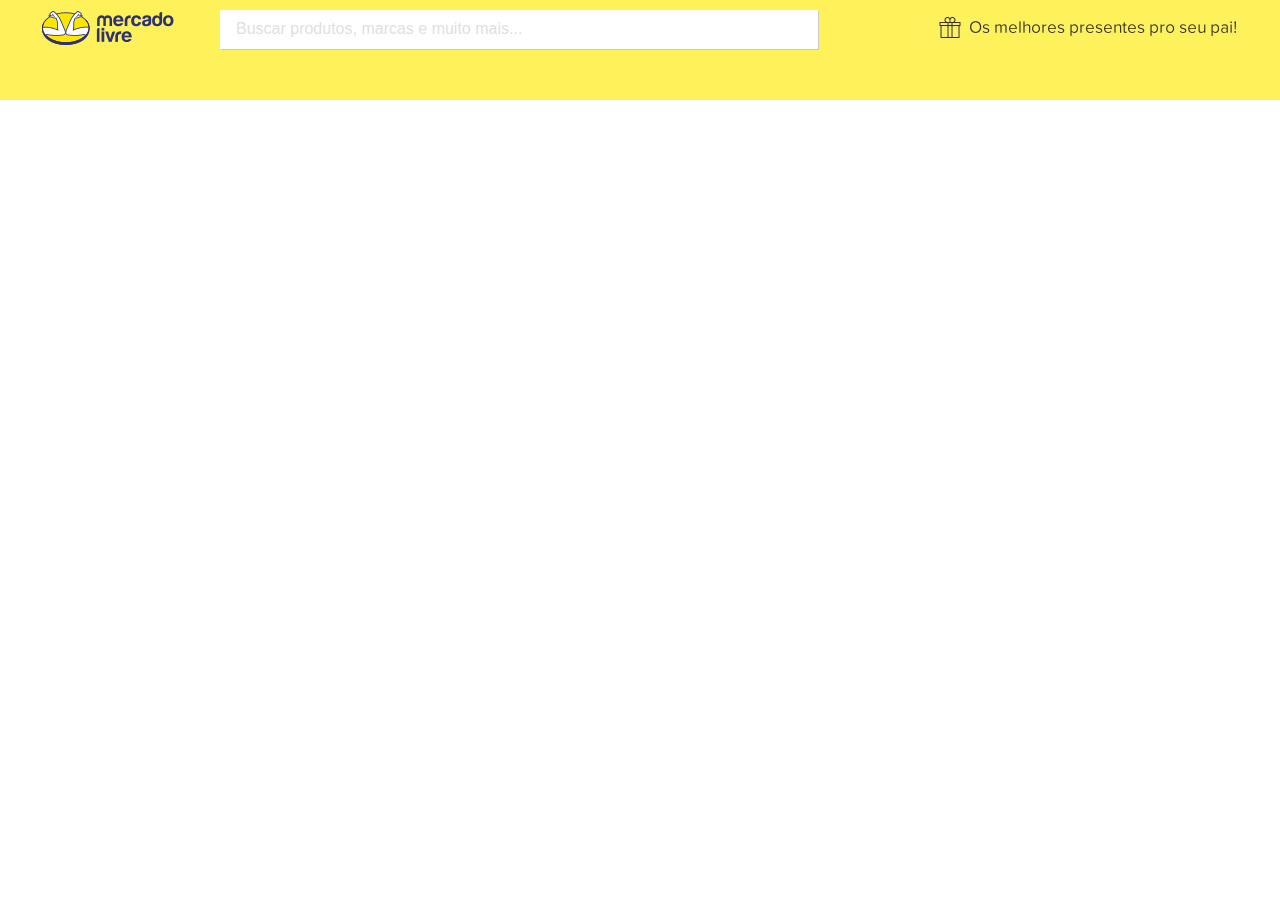
==== index.html @ 0e17e772 "primeira linha do header parte 1" ====
<!DOCTYPE html>
<html lang="en">
<head>
    <meta charset="UTF-8">
    <meta http-equiv="X-UA-Compatible" content="IE=edge">
    <meta name="viewport" content="width=device-width, initial-scale=1.0">
    <title>Mercado Livre Brasil</title>
    <link rel="shortcut icon" href="assets/favicon.svg" type="image/x-icon">
    <link rel="stylesheet" href="style.css">
</head>
<body>
    <header>
        <div class="content-header">
            <div class="logo">
                <a href="#">
                    <img src="assets/logo-page.png" alt="pagina inicial">
                </a>
            </div>
            <div class="search">
                <form action="" method="post">
                    <input class="search-main" type="text" placeholder="Buscar produtos, marcas e muito mais...">
                </form>
                <a href="#">
                    <img id="banner" src="assets/dia dos pais.webp" alt="pagina inicial">
                </a>
            </div>
        </div>
    </header>
</body>
</html>
---- style.css ----
:root{
    --main-color: #FFF159;
}

*{
    margin: 0;
    padding: 0;
    box-sizing: border-box;
    font-family: "Proxima Nova",-apple-system,"Helvetica Neue",Helvetica,Roboto,Arial,sans-serif,sans-serif;
}

/* Header */
header{
    width: 100%;
    height: 100px;
    background-color: var(--main-color);
}
.content-header{
    padding: 8px 0px;
    margin: auto;
    max-width: 1200px;
    display: flex;
    justify-content: space-between;
    align-items: center;
}
.search{
    width: 85%;
    display: flex;
    justify-content: space-between;
    align-items: center;
}
.search-main{
    display: inline-block;
    height: 39px;
    width: 598px;
    border: none;
    box-shadow: 0.2px 0.2px 1px 0.5px rgb(202, 202, 202);
}
.search-main::placeholder{
    padding: 16px;
    font-family: "Proxima Nova",-apple-system,"Helvetica Neue",Helvetica,Roboto,Arial,sans-serif,sans-serif;
    font-size: 16px;
    color: rgb(223, 223, 223);
    font-weight: 100;
}
#banner{
    width: 340px;
    height: 39px;
}
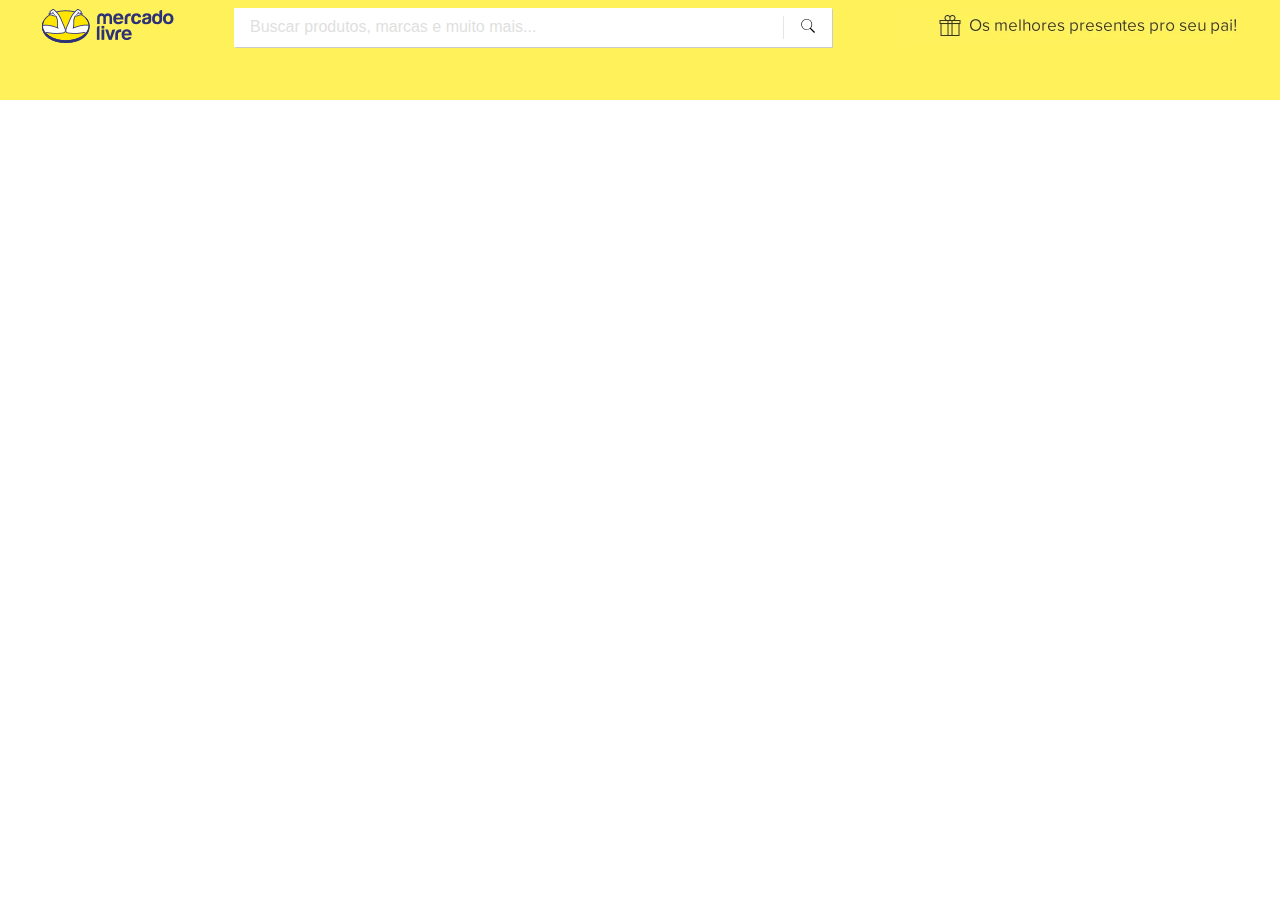
==== commit c0355faf: "atualização primeira linha" ====
--- a/index.html
+++ b/index.html
@@ -11,14 +11,16 @@
 <body>
     <header>
         <div class="content-header">
-            <div class="logo">
-                <a href="#">
-                    <img src="assets/logo-page.png" alt="pagina inicial">
-                </a>
-            </div>
-            <div class="search">
-                <form action="" method="post">
+            <div class="first-line">
+                <div class="logo">
+                    <a href="#">
+                        <img src="assets/logo-page.png" alt="pagina inicial">
+                    </a>
+                </div>
+                <form class="search" action="" method="post">
                     <input class="search-main" type="text" placeholder="Buscar produtos, marcas e muito mais...">
+                    <div class="separator"></div>
+                    <button id="search-button" type="submit"><img id="search-img" src="assets/search.svg" alt=""></button>
                 </form>
                 <a href="#">
                     <img id="banner" src="assets/dia dos pais.webp" alt="pagina inicial">
--- a/style.css
+++ b/style.css
@@ -16,25 +16,56 @@
     background-color: var(--main-color);
 }
 .content-header{
+    margin: auto;
     padding: 8px 0px;
-    margin: auto;
     max-width: 1200px;
+    flex-direction: row;
     display: flex;
     justify-content: space-between;
     align-items: center;
 }
-.search{
-    width: 85%;
+.first-line{
     display: flex;
     justify-content: space-between;
     align-items: center;
+    width: 100%;
+    height: 39px;
+}
+.search{
+    margin-left: -24px;
+    border: none;
+    box-shadow: 0.2px 0.2px 1px 0.5px rgb(202, 202, 202);
+    background-color: white;
+    height: 39px;
+    width: 598px;
+    display: flex;
+    flex-direction: row;
+    justify-content: center;
+    align-items: center;
+}
+#search-img{
+    margin: 0px 16px;
+    height: 16px;
+}
+#search-button{
+    background-color: white;
+    height: 100%;
+    cursor: pointer;
+    outline: none;
+    border: none;
+}
+.separator{
+    background-color: rgb(230, 230, 230);
+    height: 60%;
+    width: 1px;
+    border-radius: 5px;
 }
 .search-main{
+    height: 100%;
+    width: 100%;
+    border: none;
     display: inline-block;
-    height: 39px;
-    width: 598px;
-    border: none;
-    box-shadow: 0.2px 0.2px 1px 0.5px rgb(202, 202, 202);
+    outline: none;
 }
 .search-main::placeholder{
     padding: 16px;
@@ -44,6 +75,7 @@
     font-weight: 100;
 }
 #banner{
+    margin-left: -16px;  
     width: 340px;
     height: 39px;
 }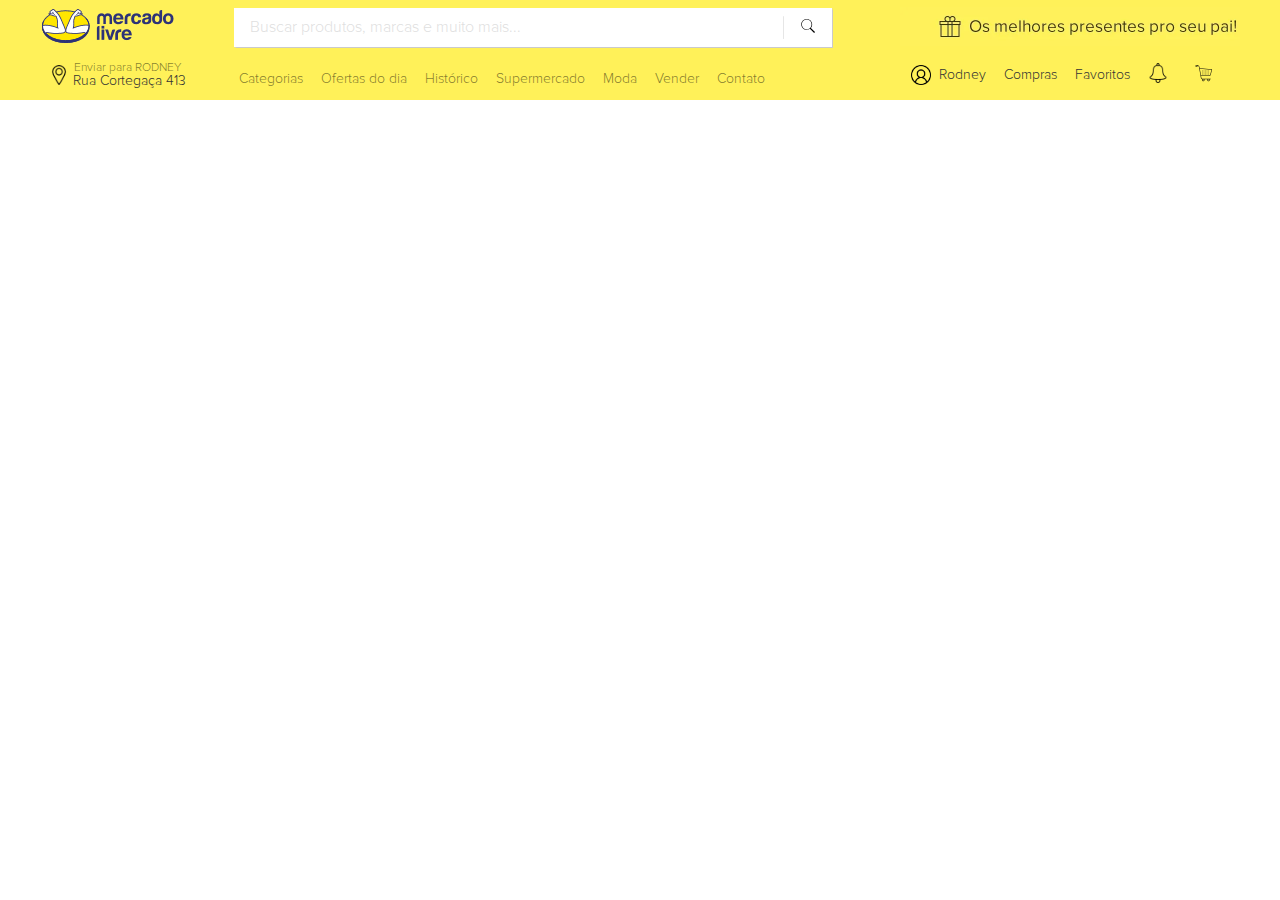
==== commit 77a27f5b: "segunda linha header" ====
--- a/index.html
+++ b/index.html
@@ -26,6 +26,31 @@
                     <img id="banner" src="assets/dia dos pais.webp" alt="pagina inicial">
                 </a>
             </div>
+            <div class="second-line">
+                <button class="location">
+                    <img class="pin" src="assets/pin-de-localizacao.png" alt="">
+                    <div>
+                        <p id="location-l1">Enviar para RODNEY</p>
+                        <p id="location-l2">Rua Cortegaça 413</p>
+                    </div>
+                </button>
+                <ul class="list1">
+                    <li><a class="item-list" href="">Categorias</a></li>
+                    <li><a class="item-list" href="">Ofertas do dia</a></li>
+                    <li><a class="item-list" href="">Histórico</a></li>
+                    <li><a class="item-list" href="">Supermercado</a></li>
+                    <li><a class="item-list" href="">Moda</a></li>
+                    <li><a class="item-list" href="">Vender</a></li>
+                    <li><a class="item-list" href="">Contato</a></li>
+                </ul>
+                <ul class="list">
+                    <li><img style="height: 20px; margin-right: 8px;" src="assets/user.png" alt=""><a class="item-list-2" href="">Rodney</a></li>
+                    <li><a class="item-list-2" href="">Compras</a></li>
+                    <li><a class="item-list-2" href="">Favoritos</a></li>
+                    <li><a class="item-list-2" href=""><img style="height: 20px; margin-right: 8px;" src="assets/bell.png" alt=""></a></li>
+                    <li><a class="item-list-2" href=""><img style="height: 20px; margin-right: 8px;" src="assets/cart.png" alt=""></a></li>
+                </ul>
+            </div>
         </div>
     </header>
 </body>
--- a/style.css
+++ b/style.css
@@ -1,7 +1,10 @@
 :root{
     --main-color: #FFF159;
 }
-
+@font-face {
+    font-family: Proxima Nova;
+    src: url(assets/Proxima-Nova-Light.otf);
+}
 *{
     margin: 0;
     padding: 0;
@@ -19,7 +22,7 @@
     margin: auto;
     padding: 8px 0px;
     max-width: 1200px;
-    flex-direction: row;
+    flex-direction: column;
     display: flex;
     justify-content: space-between;
     align-items: center;
@@ -78,4 +81,71 @@
     margin-left: -16px;  
     width: 340px;
     height: 39px;
-}+}
+/* Segunda linha */
+.second-line{
+    margin-top: 8px;
+    display: flex;
+    justify-content: space-between;
+    align-items: center;
+    width: 100%;
+    height: 39px;
+}
+.location{
+    height: 40px;
+    width: 155px;
+    display: flex;
+    align-items: center;
+    justify-content: center;
+    background-color: var(--main-color);
+    outline: none;
+    border: none;
+    cursor: pointer;
+}
+.pin{
+    height: 20px;
+}
+#location-l1{
+    font-size: 12px;
+    color: rgba(0,0,0,.5);
+    /* padding: 6px 0 0 8px; */
+}
+#location-l2{
+    color: #333;
+    font-size: 14px;
+    margin-left: 4px;
+}
+
+.list{
+    display: flex;
+    justify-content: center;
+    align-items: center;
+    list-style: none;
+}
+.list1{
+    position: relative;
+    left: -42px;
+    bottom: -4px;
+    display: flex;
+    justify-content: center;
+    align-items: center;
+    list-style: none;
+}
+.item-list{
+    margin-right: 18px;
+    text-decoration: none;
+    color: rgba(0,0,0,.5);
+    font-size: 14px;
+}
+li{
+    display: flex;
+    justify-content: center;
+    align-items: center;
+}
+.item-list-2{
+    color: #333333;
+    font-size: 14px;
+    font-weight: 400;
+    margin-right: 18px;
+    text-decoration: none;
+}
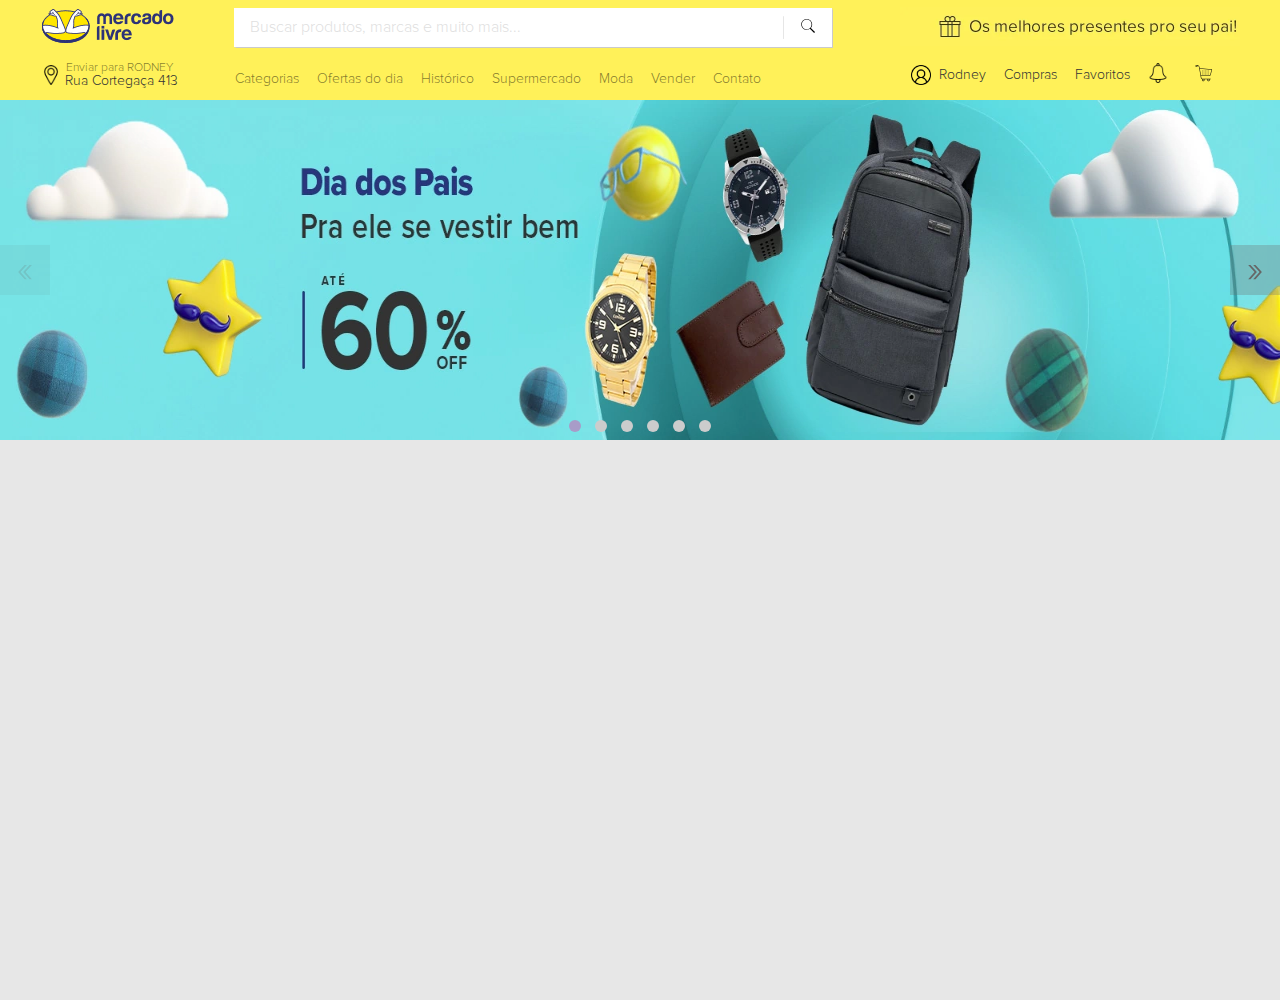
==== commit 8811b1d1: "implementando carousel" ====
--- a/index.html
+++ b/index.html
@@ -6,6 +6,7 @@
     <meta name="viewport" content="width=device-width, initial-scale=1.0">
     <title>Mercado Livre Brasil</title>
     <link rel="shortcut icon" href="assets/favicon.svg" type="image/x-icon">
+    <link rel="stylesheet" href="assets/glider/Glider.js-master/glider.min.css">
     <link rel="stylesheet" href="style.css">
 </head>
 <body>
@@ -53,5 +54,24 @@
             </div>
         </div>
     </header>
+    <div class="content">
+        <div class="glider-contain">
+            <div class="glider">
+                <a href=""><img class="caroucel-img" src="assets/carousel1.webp" alt=""></a>
+                <a href=""><img class="caroucel-img" src="assets/carousel2.webp" alt=""></a>
+                <a href=""><img class="caroucel-img" src="assets/carousel3.webp" alt=""></a>
+                <a href=""><img class="caroucel-img" src="assets/carousel4.webp" alt=""></a>
+                <a href=""><img class="caroucel-img" src="assets/carousel5.webp" alt=""></a>
+                <a href=""><img class="caroucel-img" src="assets/carousel6.webp" alt=""></a>
+            </div>
+          
+            <button aria-label="Previous" class="glider-prev left">«</button>
+            <button aria-label="Next" class="glider-next right">»</button>
+            <div role="tablist" class="dots"></div>
+        </div>
+    </div>
+
+    <script src="assets/glider/Glider.js-master/glider.min.js"></script>
+    <script src="scripts.js"></script>
 </body>
 </html>--- a/assets/glider/Glider.js-master/glider.min.css
+++ b/assets/glider/Glider.js-master/glider.min.css
@@ -0,0 +1 @@
+.glider,.glider-contain{margin:0 auto;position:relative}.glider,.glider-track{transform:translateZ(0)}.glider-dot,.glider-next,.glider-prev{border:0;padding:0;user-select:none;outline:0}.glider-contain{width:100%}.glider{overflow-y:hidden;-webkit-overflow-scrolling:touch;-ms-overflow-style:none}.glider-track{width:100%;margin:0;padding:0;display:flex;z-index:1}.glider.draggable{user-select:none;cursor:-webkit-grab;cursor:grab}.glider.draggable .glider-slide img{user-select:none;pointer-events:none}.glider.drag{cursor:-webkit-grabbing;cursor:grabbing}.glider-slide{user-select:none;justify-content:center;align-content:center;width:100%;min-width:150px}.glider-slide img{max-width:100%}.glider::-webkit-scrollbar{opacity:0;height:0}.glider-next,.glider-prev{position:absolute;background:0 0;z-index:2;font-size:40px;text-decoration:none;left:-23px;top:30%;cursor:pointer;color:#666;opacity:1;line-height:1;transition:opacity .5s cubic-bezier(.17,.67,.83,.67),color .5s cubic-bezier(.17,.67,.83,.67)}.glider-next:focus,.glider-next:hover,.glider-prev:focus,.glider-prev:hover{color:#ccc}.glider-next{right:-23px;left:auto}.glider-next.disabled,.glider-prev.disabled{opacity:.25;color:#666;cursor:default}.glider-hide{opacity:0}.glider-dots{user-select:none;display:flex;flex-wrap:wrap;justify-content:center;margin:0 auto;padding:0}.glider-dot{display:block;cursor:pointer;color:#ccc;border-radius:999px;background:#ccc;width:12px;height:12px;margin:7px}.glider-dot:focus,.glider-dot:hover{background:#ddd}.glider-dot.active{background:#a89cc8}@media(max-width:36em){.glider::-webkit-scrollbar{opacity:1;-webkit-appearance:none;width:7px;height:3px}.glider::-webkit-scrollbar-thumb{opacity:1;border-radius:99px;background-color:rgba(156,156,156,.25);-webkit-box-shadow:0 0 1px rgba(255,255,255,.25);box-shadow:0 0 1px rgba(255,255,255,.25)}}
--- a/style.css
+++ b/style.css
@@ -92,6 +92,7 @@
     height: 39px;
 }
 .location{
+    margin-left: -8px;
     height: 40px;
     width: 155px;
     display: flex;
@@ -149,3 +150,40 @@
     margin-right: 18px;
     text-decoration: none;
 }
+
+/* CONTEUDO */
+.content{
+    background-color: #E7E7E7;
+    max-width: 100vw;
+    height: 100vh;
+}
+/* CARROUSEL */
+.glider-contain{
+    max-width: 100%;
+    height: 340px;
+    margin: auto;
+}
+.glider{
+    max-width: 1600px;
+}
+.glider-next, .glider-prev{
+    background-color: rgba(110, 110, 110, 0.315);
+    height: 50px;
+    width: 50px;
+    transform: translateY(-50%);
+    top: 50%;
+}
+.left{
+    left:0px
+}
+.right{
+    right: 0px;
+}
+.dots{
+    position: relative;
+    top: -30px;
+}
+.caroucel-img{
+    width: 1600px;
+    height: 340px;
+}
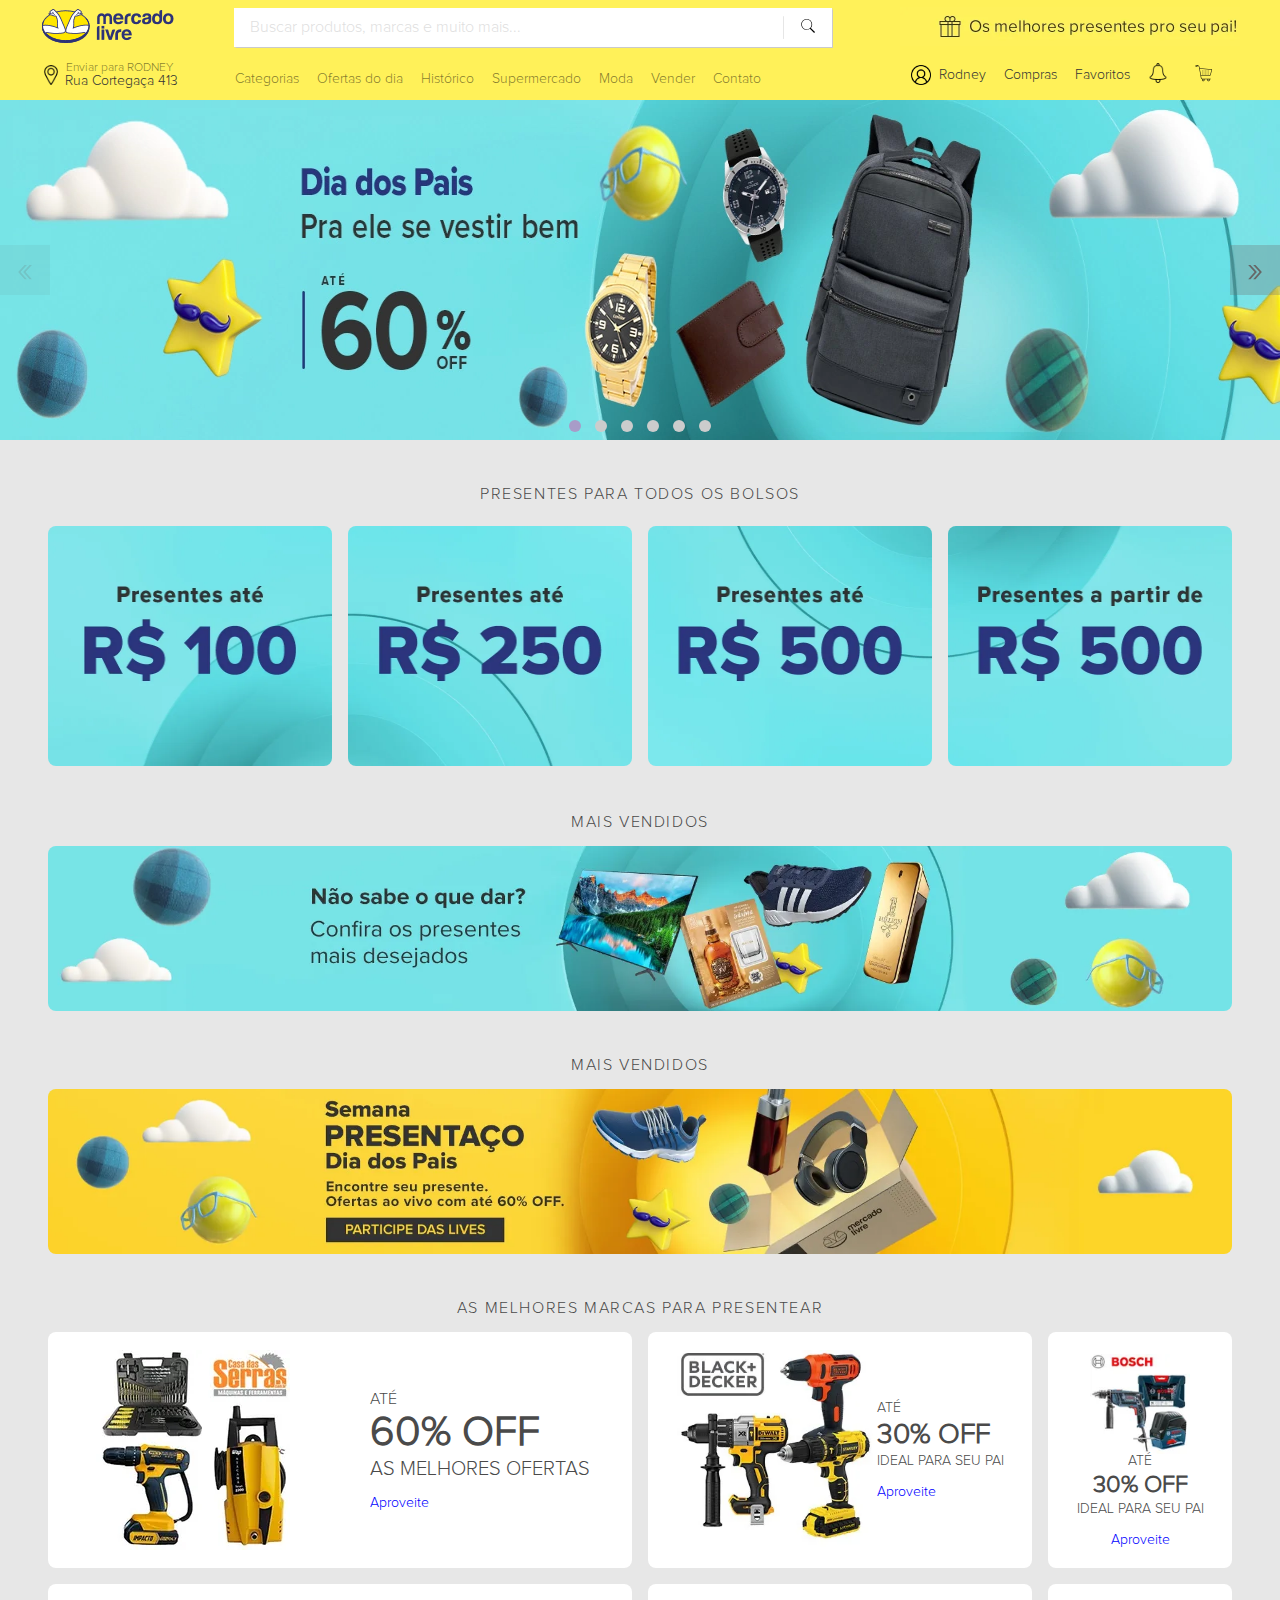
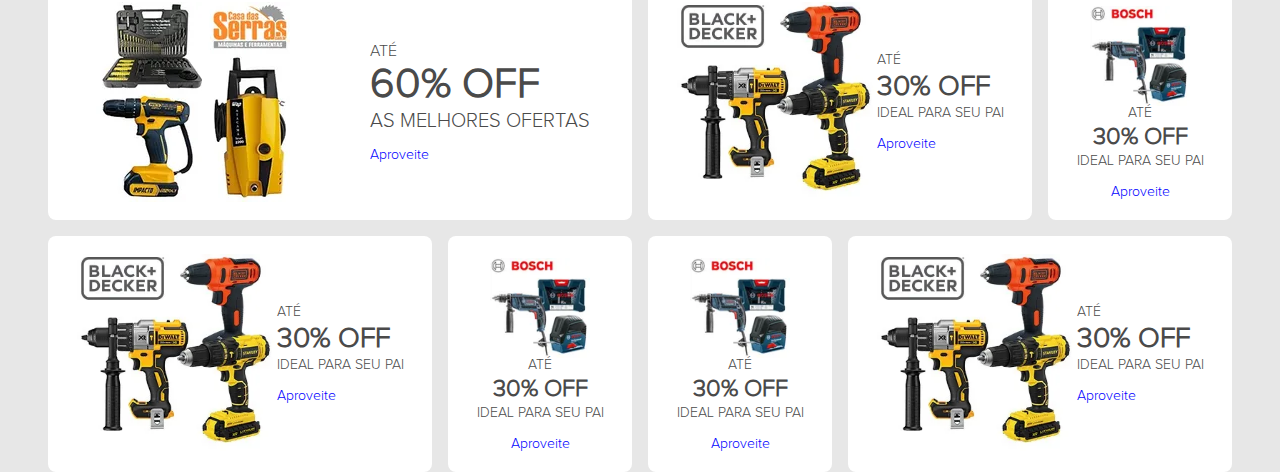
==== commit 023eadc7: "adicionando imagem para grid" ====
--- a/index.html
+++ b/index.html
@@ -69,6 +69,127 @@
             <button aria-label="Next" class="glider-next right">»</button>
             <div role="tablist" class="dots"></div>
         </div>
+        <h2 class="title-grid">PRESENTES PARA TODOS OS BOLSOS</h2>
+        <div class="grid">
+            <a href=""><img class="img-grid" src="assets/grid/100.webp" alt=""></a>
+            <a href=""><img class="img-grid" src="assets/grid/200.webp" alt=""></a>
+            <a href=""><img class="img-grid" src="assets/grid/500.webp" alt=""></a>
+            <a href=""><img class="img-grid" src="assets/grid/+500.webp" alt=""></a>
+        </div>
+
+        <h2 class="title-grid">MAIS VENDIDOS</h2>
+
+        <div class="grid2">
+            <a href=""><img class="img-grid2" src="assets/grid/mais vendidos.webp" alt=""></a>
+        </div>
+        
+        
+        <h2 class="title-grid">MAIS VENDIDOS</h2>
+
+        <div class="grid2">
+            <a href=""><img class="img-grid2" src="assets/grid/ao vivo.webp" alt=""></a>
+        </div>
+    
+        <h2 class="title-grid">AS MELHORES MARCAS PARA PRESENTEAR</h2>
+
+        <div class="grid-cards">
+            <div class="template-card card1 grande">
+                <img class="img-card-grande" src="assets/grid/3fr.webp" alt="">
+                <div class="text-card-grande">
+                    <h3 class="h3-card-grande">ATÉ</h3>
+                    <h1 class="h1-card-grande">60% OFF</h1>
+                    <h4 class="h4-card-grande">AS MELHORES OFERTAS</h4>
+                    <a href="" class="link-card-grande">Aproveite</a>
+                </div>
+            </div>
+            <div class="template-card card2 medio">
+                <img class="img-card-medio" src="assets/grid/2fr.webp" alt="">
+                <div class="text-card-medio">
+                    <h3 class="h3-card-medio">ATÉ</h3>
+                    <h1 class="h1-card-medio">30% OFF</h1>
+                    <h4 class="h4-card-medio">IDEAL PARA SEU PAI</h4>
+                    <a href="" class="link-card-medio">Aproveite</a>
+                </div>
+            </div>
+            <div class="template-card card3 pequeno">
+                <img class="img-card-pequeno" src="assets/grid/1fr.webp" alt="">
+                <div class="text-card-pequeno">
+                    <h3 class="h3-card-pequeno">ATÉ</h3>
+                    <h1 class="h1-card-pequeno">30% OFF</h1>
+                    <h4 class="h4-card-pequeno">IDEAL PARA SEU PAI</h4>
+                    <a href="" class="link-card-pequeno">Aproveite</a>
+                </div>
+            </div>
+            <div class="template-card card4 grande">
+                <img class="img-card-grande" src="assets/grid/3fr.webp" alt="">
+                <div class="text-card-grande">
+                    <h3 class="h3-card-grande">ATÉ</h3>
+                    <h1 class="h1-card-grande">60% OFF</h1>
+                    <h4 class="h4-card-grande">AS MELHORES OFERTAS</h4>
+                    <a href="" class="link-card-grande">Aproveite</a>
+                </div>
+            </div>
+            <div class="template-card card5 medio">
+                <img class="img-card-medio" src="assets/grid/2fr.webp" alt="">
+                <div class="text-card-medio">
+                    <h3 class="h3-card-medio">ATÉ</h3>
+                    <h1 class="h1-card-medio">30% OFF</h1>
+                    <h4 class="h4-card-medio">IDEAL PARA SEU PAI</h4>
+                    <a href="" class="link-card-medio">Aproveite</a>
+                </div>
+            </div>
+            <div class="template-card card6 pequeno">
+                <img class="img-card-pequeno" src="assets/grid/1fr.webp" alt="">
+                <div class="text-card-pequeno">
+                    <h3 class="h3-card-pequeno">ATÉ</h3>
+                    <h1 class="h1-card-pequeno">30% OFF</h1>
+                    <h4 class="h4-card-pequeno">IDEAL PARA SEU PAI</h4>
+                    <a href="" class="link-card-pequeno">Aproveite</a>
+                </div>
+            </div>
+            <div class="template-card card7 medio">
+                <img class="img-card-medio" src="assets/grid/2fr.webp" alt="">
+                <div class="text-card-medio">
+                    <h3 class="h3-card-medio">ATÉ</h3>
+                    <h1 class="h1-card-medio">30% OFF</h1>
+                    <h4 class="h4-card-medio">IDEAL PARA SEU PAI</h4>
+                    <a href="" class="link-card-medio">Aproveite</a>
+                </div>
+            </div>
+            <div class="template-card card8 pequeno">
+                <img class="img-card-pequeno" src="assets/grid/1fr.webp" alt="">
+                <div class="text-card-pequeno">
+                    <h3 class="h3-card-pequeno">ATÉ</h3>
+                    <h1 class="h1-card-pequeno">30% OFF</h1>
+                    <h4 class="h4-card-pequeno">IDEAL PARA SEU PAI</h4>
+                    <a href="" class="link-card-pequeno">Aproveite</a>
+                </div>
+            </div>
+            <div class="template-card card9 pequeno">
+                <img class="img-card-pequeno" src="assets/grid/1fr.webp" alt="">
+                <div class="text-card-pequeno">
+                    <h3 class="h3-card-pequeno">ATÉ</h3>
+                    <h1 class="h1-card-pequeno">30% OFF</h1>
+                    <h4 class="h4-card-pequeno">IDEAL PARA SEU PAI</h4>
+                    <a href="" class="link-card-pequeno">Aproveite</a>
+                </div>
+            </div>
+            <div class="template-card card10 medio">
+                <img class="img-card-medio" src="assets/grid/2fr.webp" alt="">
+                <div class="text-card-medio">
+                    <h3 class="h3-card-medio">ATÉ</h3>
+                    <h1 class="h1-card-medio">30% OFF</h1>
+                    <h4 class="h4-card-medio">IDEAL PARA SEU PAI</h4>
+                    <a href="" class="link-card-medio">Aproveite</a>
+                </div>
+            </div>
+        </div>
+
+        
+    
+    
+    
+    
     </div>
 
     <script src="assets/glider/Glider.js-master/glider.min.js"></script>
--- a/style.css
+++ b/style.css
@@ -155,7 +155,7 @@
 .content{
     background-color: #E7E7E7;
     max-width: 100vw;
-    height: 100vh;
+    min-height: 100vh;
 }
 /* CARROUSEL */
 .glider-contain{
@@ -187,3 +187,201 @@
     width: 1600px;
     height: 340px;
 }
+
+/* GRID */
+.grid{
+    margin: auto;
+    width: 1184px;
+    display: flex;
+    height: 250px;
+    justify-content: center;
+}
+.img-grid{
+    border-radius: 16px;
+    padding: 8px;
+    width: 300px;
+    height: 256px;
+}
+.title-grid{
+    letter-spacing: 1.6px;
+    font-size: 16px;
+    color: #4A4A4A;
+    margin-top: 30px;
+    text-align: center;
+    line-height: 48px;
+    font-style: normal;
+    font-weight: 300;
+}
+.grid2{
+    margin: auto;
+    width: 1184px;
+    display: flex;
+    height: 165px;
+    justify-content: center;
+}
+.img-grid2{
+    border-radius: 8px;
+    width: 1184px;
+    height: 165px;
+}
+
+.card1{
+    grid-area: a1;
+}
+.card2{
+    grid-area: a2;
+}
+.card3{
+    grid-area: a3;
+}
+.card4{
+    grid-area: a4;
+}
+.card5{
+    grid-area: a5;
+}
+.card6{
+    grid-area: a6;
+}
+.card7{
+    grid-area: a7;
+}
+.card8{
+    grid-area: a8;
+}
+.card9{
+    grid-area: a9;
+}
+.card10{
+    grid-area: a10;
+}
+
+.grid-cards{
+    margin: auto;
+    width: 1184px;
+    display: grid;
+    grid-gap: 16px;
+    grid-template-areas:    "a1 a1 a1 a2 a2 a3"
+                            "a4 a4 a4 a5 a5 a6"
+                            "a7 a7 a8 a9 a10 a10"
+}
+.template-card{
+    display: flex;
+    justify-content: center;
+    align-items: center;
+    border-radius: 8px;
+    background-color: white;
+    min-width: 184px;
+    height: 236px;
+}
+/* GRANDE */
+.template-card.grande{
+    width: 584px;
+}
+.img-card-grande{
+    width: 200px;
+    height: 200px;
+    margin-right: 180px;
+}
+.text-card-grande{
+    margin-left: -100px;
+}
+.h3-card-grande{
+    color: #4A4A4A;
+    font-size: 16px;
+    font-weight: 300;
+    margin-bottom: 5px;
+}
+.h1-card-grande{
+    font-weight: 700;
+    margin-bottom: 5px;
+    color: #4A4A4A;
+    font-size: 42px;
+}
+.h4-card-grande{
+    font-size: 20px;
+    font-weight: 300;
+    color: #4A4A4A;
+    margin-bottom: 15px;
+
+}
+.link-card-grande{
+    text-decoration: none;
+    color: blue;
+    font-size: 14px;
+}
+/* MEDIO */
+.template-card.medio{
+    width: 384px;
+}
+.img-card-medio{
+    width: 200px;
+    height: 200px;
+    margin-right: 100px;
+}
+.text-card-medio{
+    margin-left: -100px;
+}
+.h3-card-medio{
+    color: #4A4A4A;
+    font-size: 14px;
+    font-weight: 300;
+    margin-bottom: 5px;
+}
+.h1-card-medio{
+    font-weight: 700;
+    margin-bottom: 5px;
+    color: #4A4A4A;
+    font-size: 28.5px;
+}
+.h4-card-medio{
+    font-size: 14px;
+    font-weight: 300;
+    color: #4A4A4A;
+    margin-bottom: 15px;
+
+}
+.link-card-medio{
+    text-decoration: none;
+    color: blue;
+    font-size: 14px;
+}
+
+/* PEQUENO */
+.template-card.pequeno{
+    width: 184px;
+    flex-direction: column;
+    justify-content: center;
+    align-items: center;
+}
+.img-card-pequeno{
+    width: 100px;
+    height: 100px;
+}
+.text-card-pequeno{
+    text-align: center;
+}
+.h3-card-pequeno{
+    color: #4A4A4A;
+    font-size: 14px;
+    font-weight: 300;
+    margin-bottom: 5px;
+}
+.h1-card-pequeno{
+    font-weight: 700;
+    margin-bottom: 5px;
+    color: #4A4A4A;
+    font-size: 24px;
+}
+.h4-card-pequeno{
+    font-size: 14px;
+    font-weight: 300;
+    color: #4A4A4A;
+    margin-bottom: 15px;
+
+}
+.link-card-pequeno{
+    text-decoration: none;
+    color: blue;
+    font-size: 14px;
+}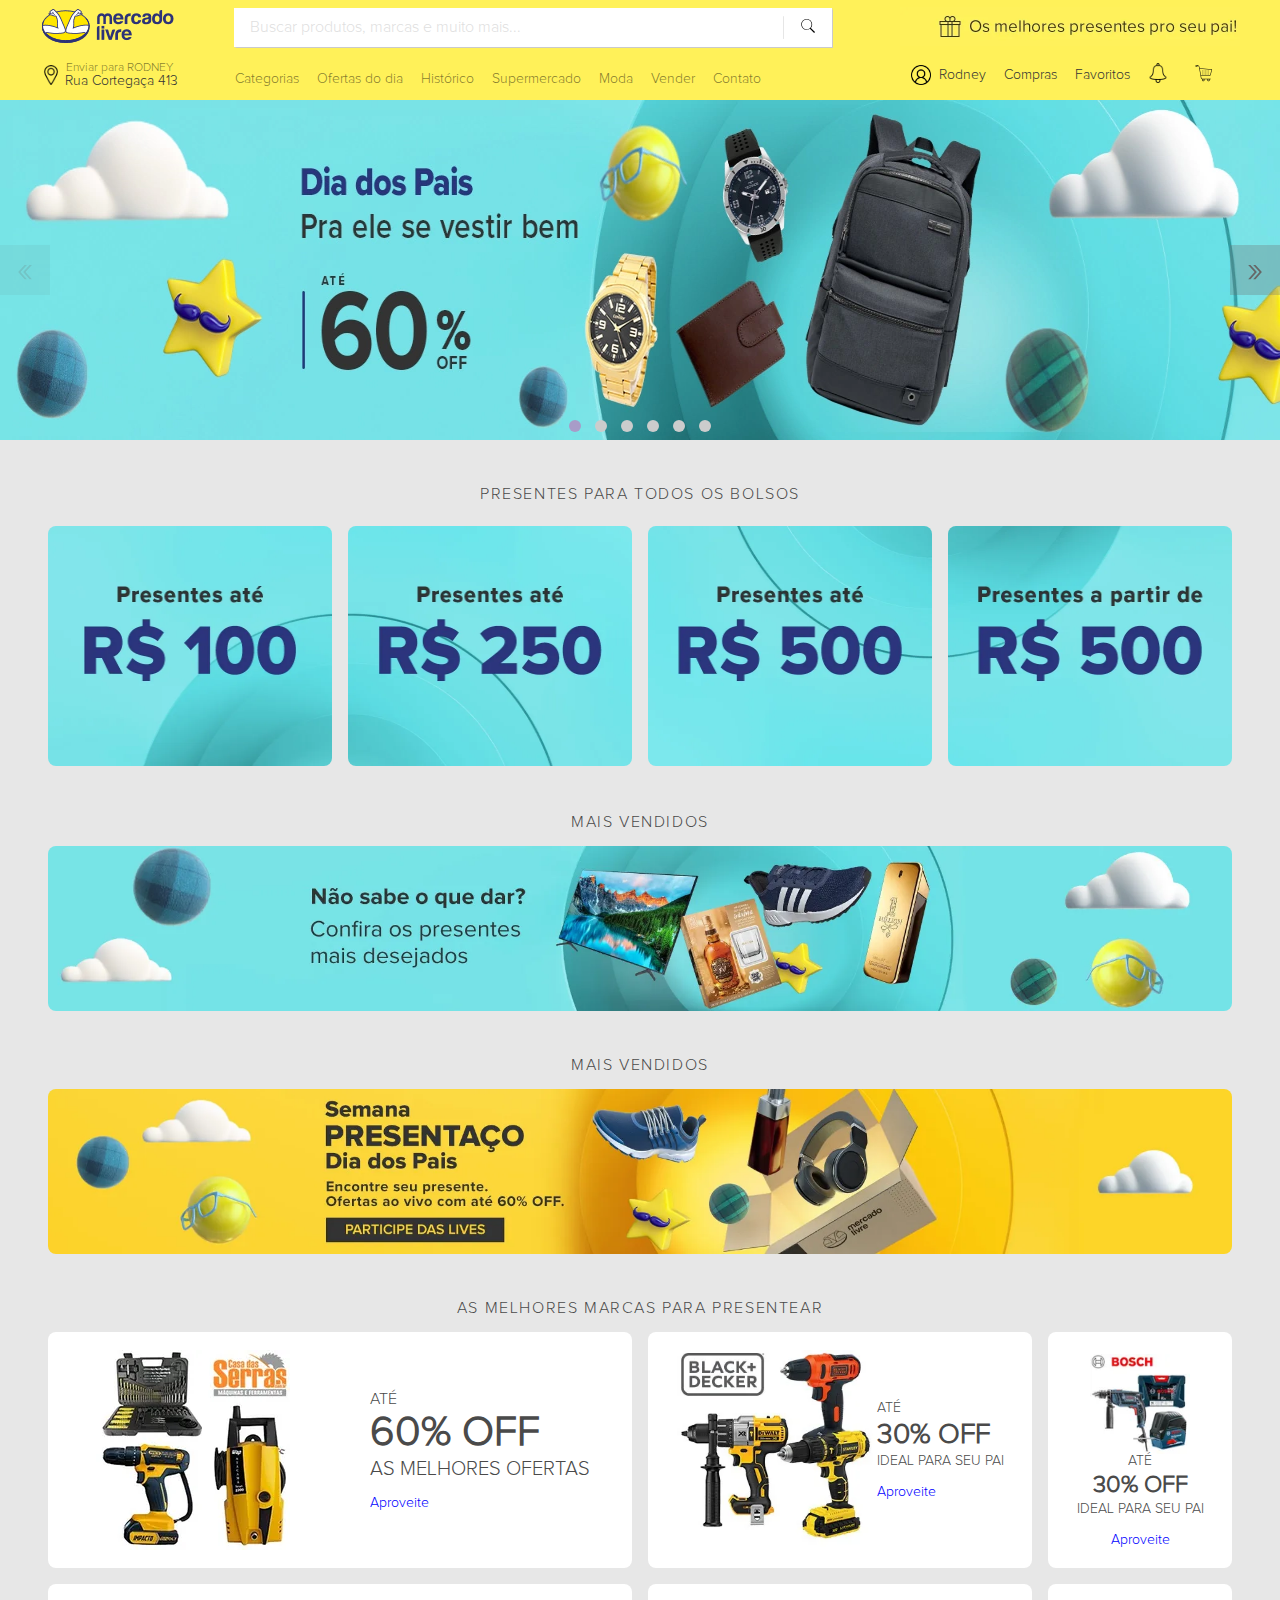
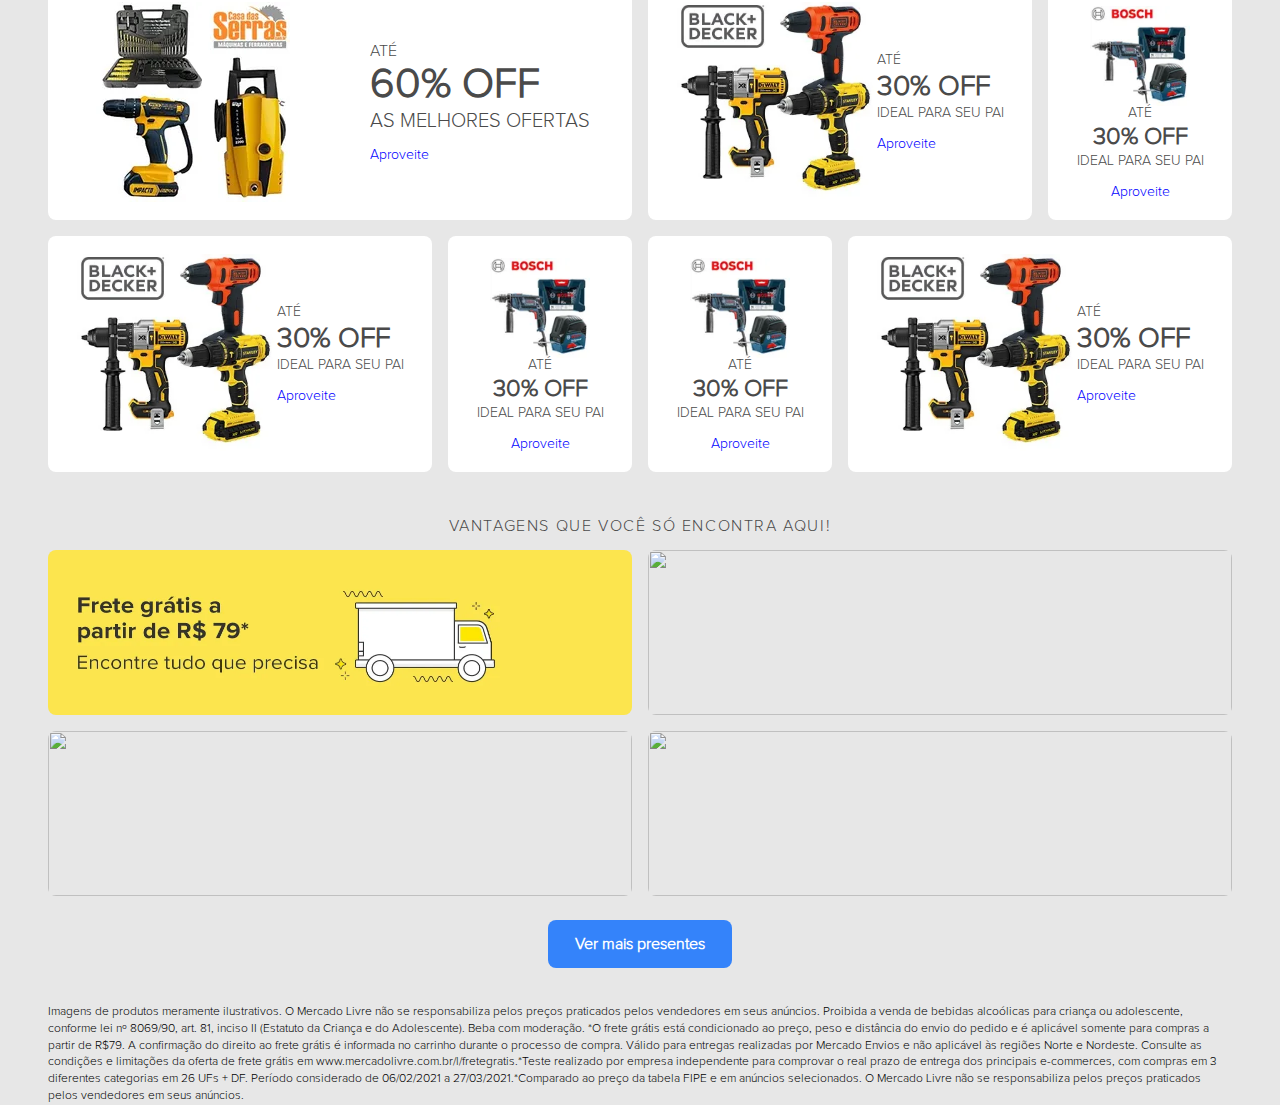
==== commit 912cf10c: "adicionando footer" ====
--- a/index.html
+++ b/index.html
@@ -185,6 +185,23 @@
             </div>
         </div>
 
+        <h2 class="title-grid">VANTAGENS QUE VOCÊ SÓ ENCONTRA AQUI!</h2>
+
+        <div class="grid-footer">
+            <img class="grid-img-footer-1 img-grid-props" src="assets/grid/Final 1.webp" alt="">
+            <img class="grid-img-footer-2 img-grid-props" src="assets/grid/Final 2.webp" alt="">
+            <img class="grid-img-footer-3 img-grid-props" src="assets/grid/Final 3.webp" alt="">
+            <img class="grid-img-footer-4 img-grid-props" src="assets/grid/Final 4.webp" alt="">
+        </div>
+
+        <button class="button-mais-presentes">
+            Ver mais presentes
+        </button>
+
+        <div class="disclaimer">
+            <p>Imagens de produtos meramente ilustrativos. O Mercado Livre não se responsabiliza pelos preços praticados pelos vendedores em seus anúncios. Proibida a venda de bebidas alcoólicas para criança ou adolescente, conforme lei nº 8069/90, art. 81, inciso II (Estatuto da Criança e do Adolescente). Beba com moderação. *O frete grátis está condicionado ao preço, peso e distância do envio do pedido e é aplicável somente para compras a partir de R$79. A confirmação do direito ao frete grátis é informada no carrinho durante o processo de compra. Válido para entregas realizadas por Mercado Envios e não aplicável às regiões Norte e Nordeste. Consulte as condições e limitações da oferta de frete grátis em www.mercadolivre.com.br/l/fretegratis.*Teste realizado por empresa independente para comprovar o real prazo de entrega dos principais e-commerces, com compras em 3 diferentes categorias em 26 UFs + DF. Período considerado de 06/02/2021 a 27/03/2021.*Comparado ao preço da tabela FIPE e em anúncios selecionados. O Mercado Livre não se responsabiliza pelos preços praticados pelos vendedores em seus anúncios.</p>
+        </div>
+
         
     
     
--- a/style.css
+++ b/style.css
@@ -384,4 +384,52 @@
     text-decoration: none;
     color: blue;
     font-size: 14px;
+}
+/* GRID FOOTER */
+.grid-footer{
+    grid-gap: 16px;
+    display: grid;
+    margin: auto;
+    width: 1184px;
+    grid-template-areas:    "img1 img2"
+                            "img3 img4";
+}
+.img-grid-props{
+    border-radius: 8px;
+    width: 584px;
+    height: 165px;
+}
+.grid-img-footer-1{
+    grid-area: img1;
+}
+.grid-img-footer-2{
+    grid-area: img2;
+}
+.grid-img-footer-3{
+    grid-area: img3;
+}
+.grid-img-footer-4{
+    grid-area: img4;
+}
+
+.button-mais-presentes{
+    border: none;
+    font-weight: 700;
+    display: block;
+    width: 184px;
+    height: 48px;
+    border-radius: 8px;
+    background-color: #3483FA;
+    margin: auto;
+    margin-top: 24px;
+    font-size: 16px;
+    color: #FFFFFF;
+}
+
+.disclaimer{
+    line-height: 1.4;
+    margin: auto;
+    margin-top: 36px;
+    width: 1184px;
+    font-size: 12px;
 }